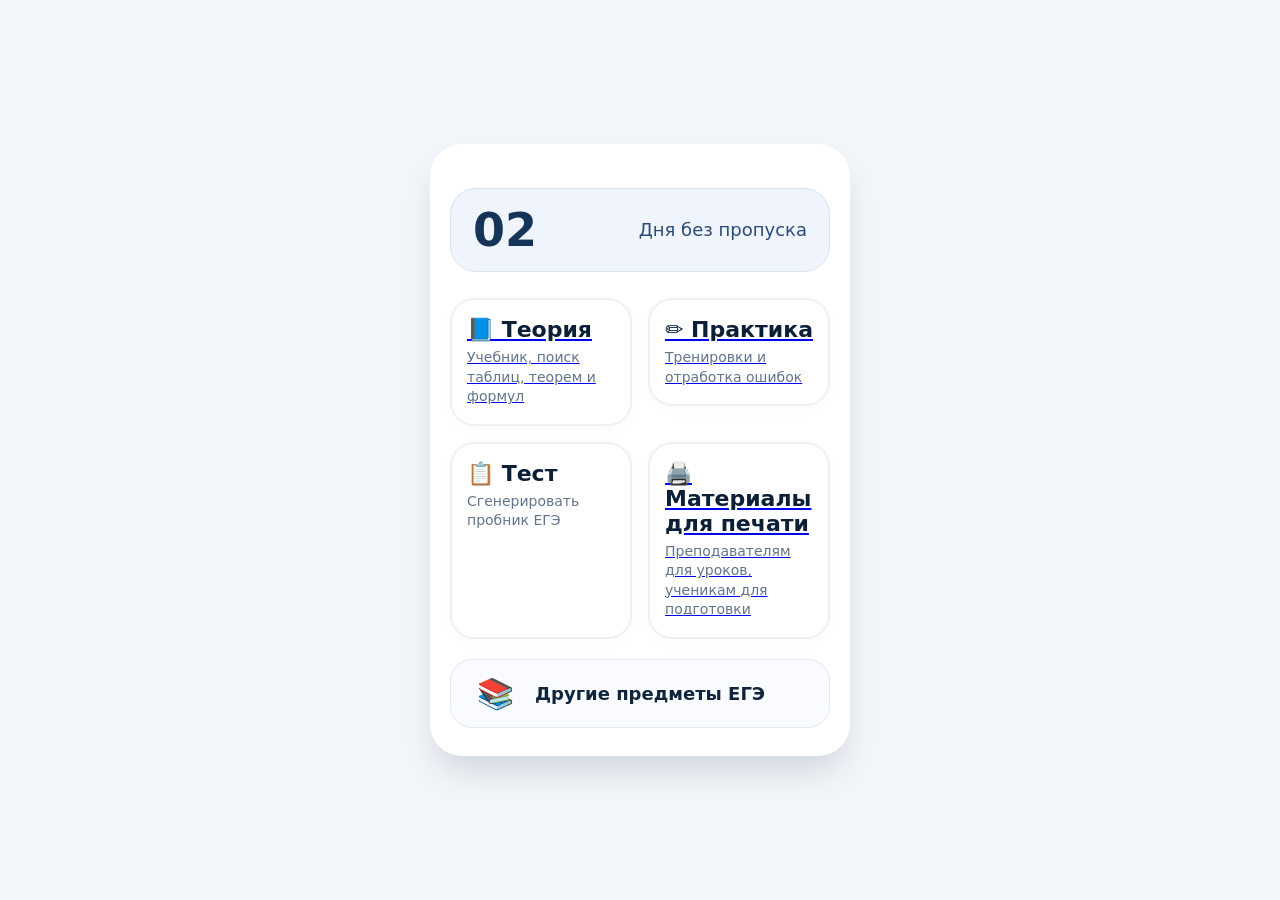
==== index.html @ dcb247f4 "Add files via upload" ====
<!DOCTYPE html>
<html lang="ru">
<head>
    <meta charset="UTF-8">
    <meta name="viewport" content="width=device-width, initial-scale=1.0, maximum-scale=1.0, user-scalable=yes">
    <title>Соточка в кармане: ЕГЭ математика</title>
    <style>
        * {
            margin: 0;
            padding: 0;
            box-sizing: border-box;
            font-family: system-ui, -apple-system, 'Segoe UI', Roboto, 'Helvetica Neue', sans-serif;
        }

        body {
            background-color: #f2f5f9;
            display: flex;
            justify-content: center;
            align-items: center;
            min-height: 100vh;
            padding: 12px;
        }

        .card {
            max-width: 420px;
            width: 100%;
            background-color: white;
            border-radius: 32px;
            box-shadow: 0 20px 35px -8px rgba(0, 20, 45, 0.15);
            padding: 24px 20px 28px;
            transition: all 0.2s;
        }

        /* status bar 21:14 (как на втором скрине) */
        .status-bar {
            display: flex;
            justify-content: space-between;
            align-items: center;
            font-size: 15px;
            font-weight: 500;
            color: #1c2e45;
            margin-bottom: 20px;
            letter-spacing: 0.2px;
        }

        .status-left {
            display: flex;
            gap: 4px;
        }

        .signal-icons {
            display: flex;
            align-items: center;
            gap: 4px;
        }

        .signal-icons span {
            display: inline-block;
            width: 4px;
            height: 4px;
            background-color: #1c2e45;
            border-radius: 10px;
        }

        .battery-symbol {
            display: inline-block;
            width: 22px;
            height: 10px;
            background: #1c2e45;
            border-radius: 3px;
            position: relative;
            margin-left: 5px;
        }
        .battery-symbol::after {
            content: "";
            position: absolute;
            right: -3px;
            top: 2px;
            width: 3px;
            height: 4px;
            background: #1c2e45;
            border-radius: 1px;
        }

        /* главный заголовок Ачивки */
        .achievements-title {
            font-size: 44px;
            font-weight: 750;
            color: #0b1b2f;
            line-height: 1;
            letter-spacing: -0.5px;
            margin-bottom: 18px;
        }

        /* премиум-баннер (пицца/990р) */
        .premium-banner {
            background: linear-gradient(145deg, #f9f2e7, #faead7);
            border-radius: 28px;
            padding: 20px 20px;
            margin-bottom: 24px;
            border: 1px solid #fbdead;
            box-shadow: 0 8px 18px -8px rgba(255,180,60,0.25);
        }

        .premium-emoji {
            font-size: 28px;
            margin-bottom: 8px;
        }

        .premium-banner p {
            font-size: 18px;
            font-weight: 580;
            color: #3b2d17;
        }

        .premium-banner .price {
            font-size: 26px;
            font-weight: 750;
            color: #a3450b;
            margin-top: 6px;
            letter-spacing: -0.3px;
        }
        .price small {
            font-size: 16px;
            font-weight: 400;
            color: #785523;
        }

        /* статистика: 02 дня без пропуска */
        .stats-block {
            background: #f0f5fd;
            border-radius: 26px;
            padding: 18px 22px;
            margin-bottom: 26px;
            display: flex;
            align-items: center;
            justify-content: space-between;
            border: 1px solid #d9e2f0;
        }

        .stats-number {
            font-size: 46px;
            font-weight: 800;
            color: #163458;
            line-height: 1;
        }

        .stats-label {
            font-size: 18px;
            font-weight: 500;
            color: #2d4a77;
            text-align: right;
        }

        /* сетка 2x2 для теория/практика/тест/материалы (первый скрин) + дополнительные блоки со второго */
        .feature-grid {
            display: grid;
            grid-template-columns: 1fr 1fr;
            gap: 16px;
            margin-bottom: 20px;
        }

        .feature-card {
            background: white;
            border-radius: 24px;
            padding: 18px 16px;
            box-shadow: 0 5px 18px rgba(0, 0, 0, 0.02), 0 0 0 1px #eef2f7 inset;
            border: 1px solid #e9edf4;
        }

        .feature-card h3 {
            font-size: 22px;
            font-weight: 680;
            color: #0b1f36;
            margin-bottom: 6px;
        }

        .feature-card p {
            font-size: 14px;
            color: #62748c;
            line-height: 1.4;
        }

        /* материалы для печати (может дублироваться, но добавим и в сетку, и отдельно? по скринам: в первом материал для печати как бы отдельно, но во втором тоже есть. Сделаем универсально */

        .extra-row {
            background: #f9fbfe;
            border-radius: 22px;
            padding: 16px 20px;
            display: flex;
            align-items: center;
            gap: 16px;
            border: 1px solid #e2e9f2;
        }

        .extra-icon {
            font-size: 30px;
            min-width: 48px;
            text-align: center;
        }

        .extra-content h4 {
            font-size: 18px;
            font-weight: 670;
            color: #0f253c;
        }

        .extra-content p {
            font-size: 14px;
            color: #62748c;
        }

        .extra-content .highlight {
            font-weight: 600;
            color: #2d6e2d;
        }

        .promo-block {
            background: #eef3f9;
            border-radius: 22px;
            padding: 16px 22px;
            display: flex;
            justify-content: space-between;
            align-items: center;
            border: 1px dashed #8da6c0;
            margin: 8px 0;
        }

        .promo-text {
            font-weight: 650;
            font-size: 18px;
            color: #163458;
        }

        .promo-btn {
            background: white;
            border-radius: 30px;
            padding: 8px 20px;
            font-weight: 500;
            color: #1f3a5f;
            border: 1px solid #b7cbdf;
        }

        .footer-note {
            margin-top: 24px;
            font-size: 15px;
            color: #6a7f9b;
            text-align: center;
            border-top: 1px solid #e1e8f2;
            padding-top: 20px;
        }

        .footer-note a {
            color: #2b4d77;
            text-decoration: none;
            font-weight: 500;
        }

        .small-note {
            display: flex;
            justify-content: flex-end;
            margin-top: 16px;
            font-size: 13px;
            color: #8a9bb0;
        }

        /* адаптация */
        @media (max-width: 380px) {
            .feature-card h3 { font-size: 20px; }
        }
    </style>
</head>
<body>

    <div class="card">
        <div class="status-bar">
            <div class="signal-icons">
            </div>
        </div>

        <!-- Статистика: 02 дня без пропуска -->
        <div class="stats-block">
            <span class="stats-number">02</span>
            <span class="stats-label">Дня без пропуска</span>
        </div>

        <!-- Сетка: Теория / Практика / Тест / Материалы для печати (с первого скрина, но "Материалы для печати" лучше поставить в сетку, т.к. и на первом и втором есть) -->
        <div class="feature-grid">
            <!-- Теория -->
            <a href="theory.html">
            <div class="feature-card">
                <h3>📘 Теория</h3>
                <p>Учебник, поиск таблиц, теорем и формул</p>
            </div>
            </a>
            <!-- Практика -->
            <a href="practice.html">
            <div class="feature-card">
                <h3>✏️ Практика</h3>
                <p>Тренировки и отработка ошибок</p>
            </div>
            </a>
            <!-- Тест -->
            <div class="feature-card">
                <h3>📋 Тест</h3>
                <p>Сгенерировать пробник ЕГЭ</p>
            </div>
            <!-- Материалы для печати -->
            <a href="material.html">
            <div class="feature-card">
                <h3>🖨️ Материалы для печати</h3>
                <p>Преподавателям для уроков, ученикам для подготовки</p>
            </div>
            </a>
        </div>

            <!-- Другие предметы ЕГЭ -->
            <div class="extra-row">
                <span class="extra-icon">📚</span>
                <div class="extra-content">
                    <h4>Другие предметы ЕГЭ</h4>
                </div>
            </div>
        </div>

    </div>

    <!-- Комментарий: объединены данные с двух скриншотов. Присутствуют все пункты: ачивки, премиум-баннер, статистика, теория, практика, тест, материалы для печати, гудзики, +20%, другие предметы, промокод и футер с логотипом. -->
</body>
</html>
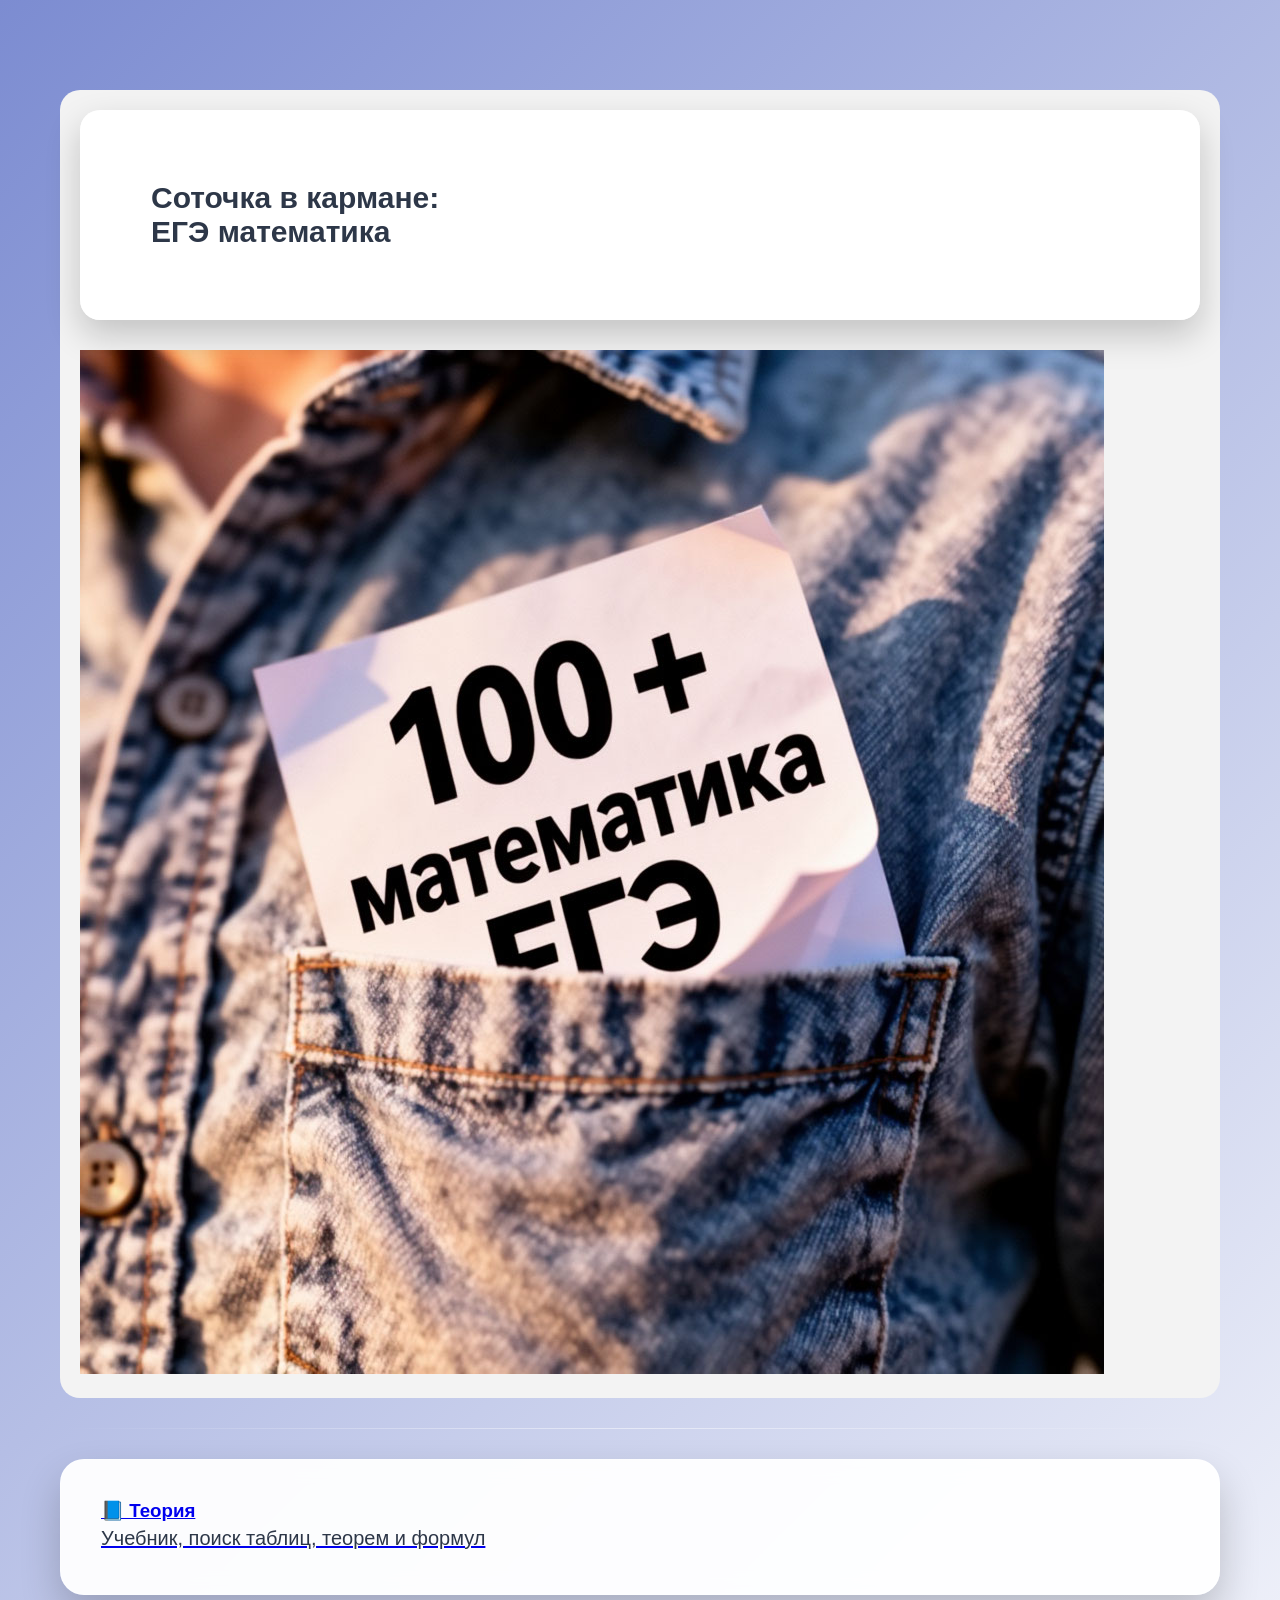
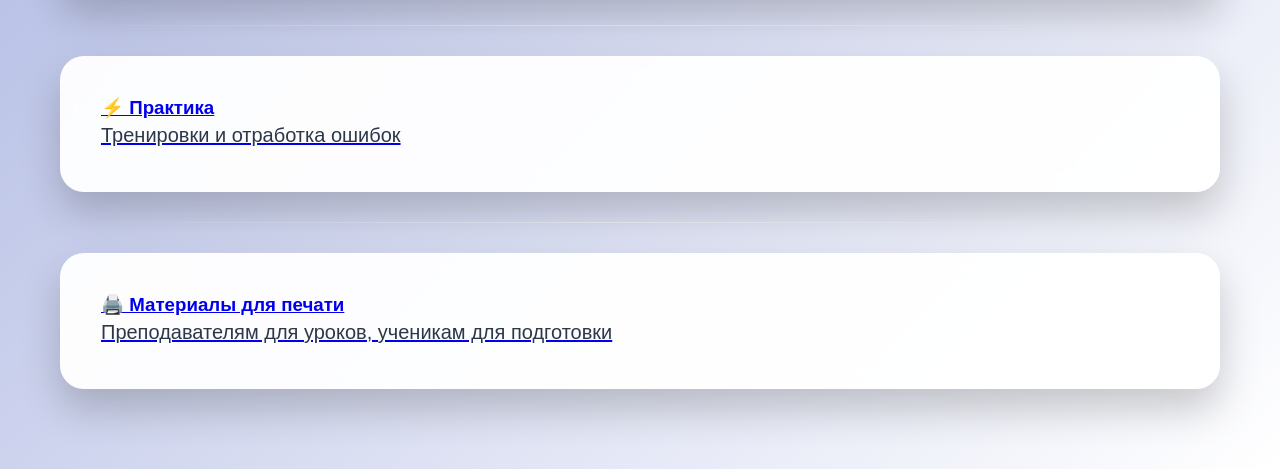
==== commit 9cf4047a: "Add files via upload" ====
--- a/index.html
+++ b/index.html
@@ -3,328 +3,248 @@
 <head>
     <meta charset="UTF-8">
     <meta name="viewport" content="width=device-width, initial-scale=1.0, maximum-scale=1.0, user-scalable=yes">
-    <title>Соточка в кармане: ЕГЭ математика</title>
+    <title>Соточка в кармане</title>
     <style>
         * {
             margin: 0;
             padding: 0;
             box-sizing: border-box;
-            font-family: system-ui, -apple-system, 'Segoe UI', Roboto, 'Helvetica Neue', sans-serif;
         }
 
         body {
-            background-color: #f2f5f9;
+            font-family: -apple-system, BlinkMacSystemFont, 'Segoe UI', Roboto, Oxygen, Ubuntu, sans-serif;
+            background: linear-gradient(135deg, #7c8cd1 0%, #ffffff 100%);
+            min-height: 100vh;
+            padding: 30px;
+            position: relative;
+        }
+
+
+        /* Основной контент */
+        .container {
+            max-width: 1200px;
+            margin: 0 auto;
+            padding: 60px 20px 20px;
+        }
+
+        .status-icons {
             display: flex;
-            justify-content: center;
-            align-items: center;
-            min-height: 100vh;
-            padding: 12px;
-        }
-
+            gap: 8px;
+        }
+
+        .status-icons span {
+            width: 18px;
+            height: 18px;
+            background: rgba(255,255,255,0.5);
+            border-radius: 4px;
+        }
+
+        /* Карточки (как в предыдущем дизайне) */
         .card {
-            max-width: 420px;
-            width: 100%;
-            background-color: white;
-            border-radius: 32px;
-            box-shadow: 0 20px 35px -8px rgba(0, 20, 45, 0.15);
-            padding: 24px 20px 28px;
-            transition: all 0.2s;
-        }
-
-        /* status bar 21:14 (как на втором скрине) */
-        .status-bar {
-            display: flex;
-            justify-content: space-between;
-            align-items: center;
-            font-size: 15px;
-            font-weight: 500;
-            color: #1c2e45;
+            background: rgba(255, 255, 255, 0.95);
+            backdrop-filter: blur(10px);
+            border-radius: 24px;
+            padding: 40px;
+            margin-bottom: 30px;
+            box-shadow: 0 20px 40px rgba(0,0,0,0.2);
+            border: 1px solid rgba(255,255,255,0.3);
+            animation: fadeIn 0.5s ease forwards;
+        }
+        .card h2 {
+            font-size: 36px;
+            font-weight: 700;
+            background: linear-gradient(90deg, #667eea, #764ba2);
+            -webkit-background-clip: text;
+            -webkit-text-fill-color: transparent;
+            background-clip: text;
             margin-bottom: 20px;
-            letter-spacing: 0.2px;
-        }
-
-        .status-left {
-            display: flex;
-            gap: 4px;
-        }
-
-        .signal-icons {
-            display: flex;
-            align-items: center;
-            gap: 4px;
-        }
-
-        .signal-icons span {
-            display: inline-block;
-            width: 4px;
-            height: 4px;
-            background-color: #1c2e45;
-            border-radius: 10px;
-        }
-
-        .battery-symbol {
-            display: inline-block;
-            width: 22px;
-            height: 10px;
-            background: #1c2e45;
-            border-radius: 3px;
+        }
+        .card p {
+            font-size: 20px;
+            color: #2d3748;
+            line-height: 1.6;
+            font-weight: 400;
+        }
+
+        .card1 {
+            padding: 20px;
+            border-radius: 20px;
+            background: #f3f3f3 url('your-image.png') no-repeat right center;
+            background-size: contain;
+        }
+
+        /* Название */
+        .title {
+            background: rgba(255, 255, 255, 0.95);
+            backdrop-filter: blur(10px);
+            border-radius: 20px;
+            padding: 70px;
+            margin-bottom: 30px;
+            box-shadow: 0 15px 35px rgba(0,0,0,0.2);
+            border: 1px solid rgba(255,255,255,0.3);
             position: relative;
-            margin-left: 5px;
-        }
-        .battery-symbol::after {
-            content: "";
-            position: absolute;
-            right: -3px;
-            top: 2px;
-            width: 3px;
-            height: 4px;
-            background: #1c2e45;
-            border-radius: 1px;
-        }
-
-        /* главный заголовок Ачивки */
-        .achievements-title {
-            font-size: 44px;
-            font-weight: 750;
-            color: #0b1b2f;
-            line-height: 1;
-            letter-spacing: -0.5px;
-            margin-bottom: 18px;
-        }
-
-        /* премиум-баннер (пицца/990р) */
-        .premium-banner {
-            background: linear-gradient(145deg, #f9f2e7, #faead7);
-            border-radius: 28px;
-            padding: 20px 20px;
-            margin-bottom: 24px;
-            border: 1px solid #fbdead;
-            box-shadow: 0 8px 18px -8px rgba(255,180,60,0.25);
-        }
-
-        .premium-emoji {
+            overflow: hidden;
+        }
+
+        .title {
+            font-size: 30px;
+            font-weight: 600;
+            color: #2d3748;
+            margin-bottom: 30px;
+        }
+
+        .title.bottom{
             font-size: 28px;
-            margin-bottom: 8px;
-        }
-
-        .premium-banner p {
-            font-size: 18px;
-            font-weight: 580;
-            color: #3b2d17;
-        }
-
-        .premium-banner .price {
-            font-size: 26px;
-            font-weight: 750;
-            color: #a3450b;
-            margin-top: 6px;
-            letter-spacing: -0.3px;
-        }
-        .price small {
-            font-size: 16px;
-            font-weight: 400;
-            color: #785523;
-        }
-
-        /* статистика: 02 дня без пропуска */
-        .stats-block {
-            background: #f0f5fd;
-            border-radius: 26px;
-            padding: 18px 22px;
-            margin-bottom: 26px;
-            display: flex;
-            align-items: center;
-            justify-content: space-between;
-            border: 1px solid #d9e2f0;
-        }
-
-        .stats-number {
-            font-size: 46px;
-            font-weight: 800;
-            color: #163458;
-            line-height: 1;
-        }
-
-        .stats-label {
-            font-size: 18px;
-            font-weight: 500;
-            color: #2d4a77;
-            text-align: right;
-        }
-
-        /* сетка 2x2 для теория/практика/тест/материалы (первый скрин) + дополнительные блоки со второго */
-        .feature-grid {
-            display: grid;
-            grid-template-columns: 1fr 1fr;
-            gap: 16px;
-            margin-bottom: 20px;
-        }
-
-        .feature-card {
-            background: white;
-            border-radius: 24px;
-            padding: 18px 16px;
-            box-shadow: 0 5px 18px rgba(0, 0, 0, 0.02), 0 0 0 1px #eef2f7 inset;
-            border: 1px solid #e9edf4;
-        }
-
-        .feature-card h3 {
-            font-size: 22px;
-            font-weight: 680;
-            color: #0b1f36;
-            margin-bottom: 6px;
-        }
-
-        .feature-card p {
-            font-size: 14px;
-            color: #62748c;
-            line-height: 1.4;
-        }
-
-        /* материалы для печати (может дублироваться, но добавим и в сетку, и отдельно? по скринам: в первом материал для печати как бы отдельно, но во втором тоже есть. Сделаем универсально */
-
-        .extra-row {
-            background: #f9fbfe;
-            border-radius: 22px;
-            padding: 16px 20px;
-            display: flex;
-            align-items: center;
-            gap: 16px;
-            border: 1px solid #e2e9f2;
-        }
-
-        .extra-icon {
-            font-size: 30px;
-            min-width: 48px;
-            text-align: center;
-        }
-
-        .extra-content h4 {
-            font-size: 18px;
-            font-weight: 670;
-            color: #0f253c;
-        }
-
-        .extra-content p {
-            font-size: 14px;
-            color: #62748c;
-        }
-
-        .extra-content .highlight {
-            font-weight: 600;
-            color: #2d6e2d;
-        }
-
-        .promo-block {
-            background: #eef3f9;
-            border-radius: 22px;
-            padding: 16px 22px;
-            display: flex;
-            justify-content: space-between;
-            align-items: center;
-            border: 1px dashed #8da6c0;
-            margin: 8px 0;
-        }
-
-        .promo-text {
-            font-weight: 650;
-            font-size: 18px;
-            color: #163458;
-        }
-
-        .promo-btn {
-            background: white;
-            border-radius: 30px;
-            padding: 8px 20px;
-            font-weight: 500;
-            color: #1f3a5f;
-            border: 1px solid #b7cbdf;
-        }
-
-        .footer-note {
-            margin-top: 24px;
-            font-size: 15px;
-            color: #6a7f9b;
-            text-align: center;
-            border-top: 1px solid #e1e8f2;
-            padding-top: 20px;
-        }
-
-        .footer-note a {
-            color: #2b4d77;
-            text-decoration: none;
-            font-weight: 500;
-        }
-
-        .small-note {
-            display: flex;
-            justify-content: flex-end;
-            margin-top: 16px;
-            font-size: 13px;
-            color: #8a9bb0;
-        }
-
-        /* адаптация */
-        @media (max-width: 380px) {
-            .feature-card h3 { font-size: 20px; }
+            font-weight: 700;
+            background: linear-gradient(135deg, #667eea, #764ba2);
+            -webkit-background-clip: text;
+            -webkit-text-fill-color: transparent;
+            background-clip: text
+        }
+         /* Разделители */
+       .divider {
+           margin: 30px 0;
+           border: 0;
+           height: 1px;
+           background: linear-gradient(90deg, transparent, rgba(255,255,255,0.5), transparent);
+        }
+
+        /* Адаптивность */
+        @media (max-width: 768px) {
+            body {
+                padding: 20px;
+            }
+
+            .back-button {
+                top: 20px;
+                left: 20px;
+                padding: 10px 20px;
+                font-size: 14px;
+            }
+
+            .container {
+                padding: 50px 10px 10px;
+            }
+
+            .cards-grid {
+                grid-template-columns: 1fr;
+            }
+
+            .card-large {
+                grid-column: span 1;
+            }
+
+            .goodies-block {
+                flex-direction: column;
+                text-align: center;
+            }
+
+            .referral-card {
+                flex-direction: column;
+                gap: 20px;
+                text-align: center;
+            }
+        }
+
+        @media (max-width: 480px) {
+            .back-button span:last-child {
+                display: none;
+            }
+            
+            .back-button {
+                padding: 12px;
+                border-radius: 50%;
+            }
+            
+            .back-arrow {
+                margin: 0;
+            }
+        }
+
+        /* Анимации */
+        @keyframes fadeIn {
+            from {
+                opacity: 0;
+                transform: translateY(20px);
+            }
+            to {
+                opacity: 1;
+                transform: translateY(0);
+            }
+        }
+
+        .card, .premium-banner, .stats-container, .goodies-block, .referral-card, .other-subjects, .promo-block {
+            animation: fadeIn 0.5s ease forwards;
         }
     </style>
 </head>
 <body>
-
-    <div class="card">
-        <div class="status-bar">
-            <div class="signal-icons">
-            </div>
+<div class="container">
+    <div class="time-status">
+        <div class="status-icons">
         </div>
-
-        <!-- Статистика: 02 дня без пропуска -->
-        <div class="stats-block">
-            <span class="stats-number">02</span>
-            <span class="stats-label">Дня без пропуска</span>
+    </div>
+
+        <!-- Название -->
+        <div class="card1">
+            <div class="title">
+            <p>Соточка в кармане:</p>  
+             <div class="bottom">ЕГЭ математика</div>
+            </div>
+
+            <img src="sotochka.jpg" alt="img" class="card-image">
         </div>
-
-        <!-- Сетка: Теория / Практика / Тест / Материалы для печати (с первого скрина, но "Материалы для печати" лучше поставить в сетку, т.к. и на первом и втором есть) -->
-        <div class="feature-grid">
-            <!-- Теория -->
-            <a href="theory.html">
-            <div class="feature-card">
+        <hr class="divider">
+
+        <!-- Сетка карточек -->
+        <a href="theory.html">
+        <div class="cards-grid">
+            <div class="card">
+                <!--Теория-->
                 <h3>📘 Теория</h3>
                 <p>Учебник, поиск таблиц, теорем и формул</p>
             </div>
+        </a>
+
+        <hr class="divider">
+
+            <!--Практика-->
+            <a href="practice.html">
+            <div class="card">
+                <h3>⚡ Практика</h3>
+                <p>Тренировки и отработка ошибок</p>
+            </div>
             </a>
-            <!-- Практика -->
-            <a href="practice.html">
-            <div class="feature-card">
-                <h3>✏️ Практика</h3>
-                <p>Тренировки и отработка ошибок</p>
-            </div>
-            </a>
-            <!-- Тест -->
-            <div class="feature-card">
-                <h3>📋 Тест</h3>
-                <p>Сгенерировать пробник ЕГЭ</p>
-            </div>
-            <!-- Материалы для печати -->
+
+            <hr class="divider">
+            
+            <!--Мате-->
             <a href="material.html">
-            <div class="feature-card">
+            <div class="card">
                 <h3>🖨️ Материалы для печати</h3>
                 <p>Преподавателям для уроков, ученикам для подготовки</p>
             </div>
             </a>
-        </div>
-
-            <!-- Другие предметы ЕГЭ -->
-            <div class="extra-row">
-                <span class="extra-icon">📚</span>
-                <div class="extra-content">
-                    <h4>Другие предметы ЕГЭ</h4>
-                </div>
-            </div>
-        </div>
-
-    </div>
-
-    <!-- Комментарий: объединены данные с двух скриншотов. Присутствуют все пункты: ачивки, премиум-баннер, статистика, теория, практика, тест, материалы для печати, гудзики, +20%, другие предметы, промокод и футер с логотипом. -->
+</div>
+    <script>
+
+        // Интерактивность для карточек
+        document.querySelectorAll('.card, .goodies-block, .referral-card, .other-subjects, .promo-block, .premium-banner, .stats-container').forEach(el => {
+            el.addEventListener('click', function() {
+                this.style.transform = 'scale(0.98)';
+                setTimeout(() => {
+                    this.style.transform = '';
+                }, 100);
+                console.log('Clicked:', this.innerText.slice(0, 30));
+            });
+        });
+
+        // Поддержка клавиши ESC для возврата
+        document.addEventListener('keydown', function(e) {
+            if (e.key === 'Escape') {
+                goBack();
+            }
+        });
+    </script>
 </body>
 </html>
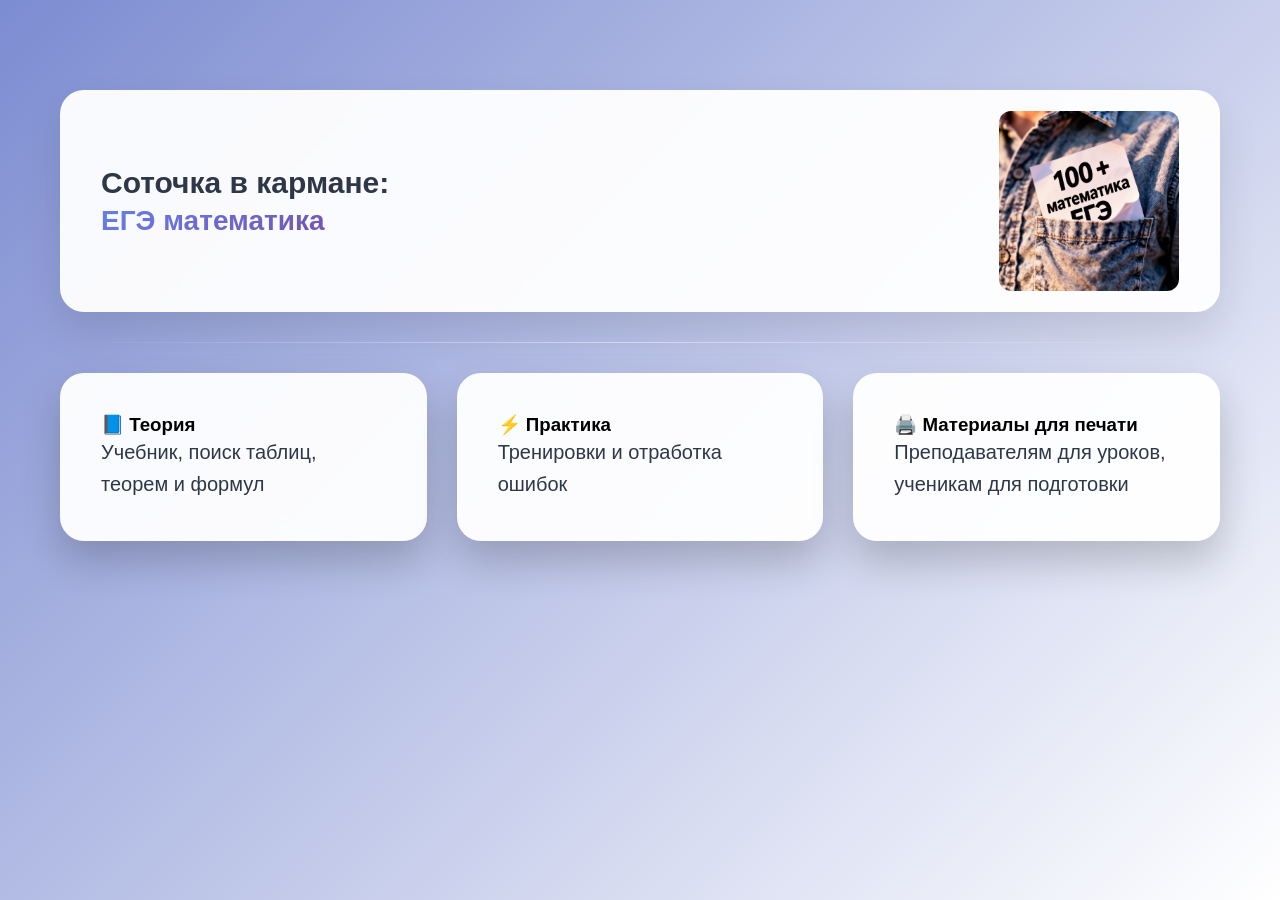
==== commit 1ad13316: "Add interactivity to cards and support for ESC key to navigate back" ====
--- a/index.html
+++ b/index.html
@@ -1,250 +1,57 @@
-<!DOCTYPE html>
+<!doctype html>
 <html lang="ru">
-<head>
-    <meta charset="UTF-8">
-    <meta name="viewport" content="width=device-width, initial-scale=1.0, maximum-scale=1.0, user-scalable=yes">
+  <head>
+    <meta charset="UTF-8" />
+    <meta
+      name="viewport"
+      content="width=device-width, initial-scale=1.0, maximum-scale=1.0, user-scalable=yes" />
     <title>Соточка в кармане</title>
-    <style>
-        * {
-            margin: 0;
-            padding: 0;
-            box-sizing: border-box;
-        }
+    <link rel="stylesheet" href="css/style.css" />
+  </head>
+  <body>
+    <div class="container">
+      <div class="time-status">
+        <div class="status-icons"></div>
+      </div>
 
-        body {
-            font-family: -apple-system, BlinkMacSystemFont, 'Segoe UI', Roboto, Oxygen, Ubuntu, sans-serif;
-            background: linear-gradient(135deg, #7c8cd1 0%, #ffffff 100%);
-            min-height: 100vh;
-            padding: 30px;
-            position: relative;
-        }
+      <!-- Название -->
+      <div class="card1">
+        <div class="title">
+          <p>Соточка в кармане:</p>
+          <div class="bottom">ЕГЭ математика</div>
+        </div>
 
+        <img src="images/sotochka.jpg" alt="img" class="card-image" />
+      </div>
+      <hr class="divider" />
 
-        /* Основной контент */
-        .container {
-            max-width: 1200px;
-            margin: 0 auto;
-            padding: 60px 20px 20px;
-        }
-
-        .status-icons {
-            display: flex;
-            gap: 8px;
-        }
-
-        .status-icons span {
-            width: 18px;
-            height: 18px;
-            background: rgba(255,255,255,0.5);
-            border-radius: 4px;
-        }
-
-        /* Карточки (как в предыдущем дизайне) */
-        .card {
-            background: rgba(255, 255, 255, 0.95);
-            backdrop-filter: blur(10px);
-            border-radius: 24px;
-            padding: 40px;
-            margin-bottom: 30px;
-            box-shadow: 0 20px 40px rgba(0,0,0,0.2);
-            border: 1px solid rgba(255,255,255,0.3);
-            animation: fadeIn 0.5s ease forwards;
-        }
-        .card h2 {
-            font-size: 36px;
-            font-weight: 700;
-            background: linear-gradient(90deg, #667eea, #764ba2);
-            -webkit-background-clip: text;
-            -webkit-text-fill-color: transparent;
-            background-clip: text;
-            margin-bottom: 20px;
-        }
-        .card p {
-            font-size: 20px;
-            color: #2d3748;
-            line-height: 1.6;
-            font-weight: 400;
-        }
-
-        .card1 {
-            padding: 20px;
-            border-radius: 20px;
-            background: #f3f3f3 url('your-image.png') no-repeat right center;
-            background-size: contain;
-        }
-
-        /* Название */
-        .title {
-            background: rgba(255, 255, 255, 0.95);
-            backdrop-filter: blur(10px);
-            border-radius: 20px;
-            padding: 70px;
-            margin-bottom: 30px;
-            box-shadow: 0 15px 35px rgba(0,0,0,0.2);
-            border: 1px solid rgba(255,255,255,0.3);
-            position: relative;
-            overflow: hidden;
-        }
-
-        .title {
-            font-size: 30px;
-            font-weight: 600;
-            color: #2d3748;
-            margin-bottom: 30px;
-        }
-
-        .title.bottom{
-            font-size: 28px;
-            font-weight: 700;
-            background: linear-gradient(135deg, #667eea, #764ba2);
-            -webkit-background-clip: text;
-            -webkit-text-fill-color: transparent;
-            background-clip: text
-        }
-         /* Разделители */
-       .divider {
-           margin: 30px 0;
-           border: 0;
-           height: 1px;
-           background: linear-gradient(90deg, transparent, rgba(255,255,255,0.5), transparent);
-        }
-
-        /* Адаптивность */
-        @media (max-width: 768px) {
-            body {
-                padding: 20px;
-            }
-
-            .back-button {
-                top: 20px;
-                left: 20px;
-                padding: 10px 20px;
-                font-size: 14px;
-            }
-
-            .container {
-                padding: 50px 10px 10px;
-            }
-
-            .cards-grid {
-                grid-template-columns: 1fr;
-            }
-
-            .card-large {
-                grid-column: span 1;
-            }
-
-            .goodies-block {
-                flex-direction: column;
-                text-align: center;
-            }
-
-            .referral-card {
-                flex-direction: column;
-                gap: 20px;
-                text-align: center;
-            }
-        }
-
-        @media (max-width: 480px) {
-            .back-button span:last-child {
-                display: none;
-            }
-            
-            .back-button {
-                padding: 12px;
-                border-radius: 50%;
-            }
-            
-            .back-arrow {
-                margin: 0;
-            }
-        }
-
-        /* Анимации */
-        @keyframes fadeIn {
-            from {
-                opacity: 0;
-                transform: translateY(20px);
-            }
-            to {
-                opacity: 1;
-                transform: translateY(0);
-            }
-        }
-
-        .card, .premium-banner, .stats-container, .goodies-block, .referral-card, .other-subjects, .promo-block {
-            animation: fadeIn 0.5s ease forwards;
-        }
-    </style>
-</head>
-<body>
-<div class="container">
-    <div class="time-status">
-        <div class="status-icons">
-        </div>
-    </div>
-
-        <!-- Название -->
-        <div class="card1">
-            <div class="title">
-            <p>Соточка в кармане:</p>  
-             <div class="bottom">ЕГЭ математика</div>
-            </div>
-
-            <img src="sotochka.jpg" alt="img" class="card-image">
-        </div>
-        <hr class="divider">
-
-        <!-- Сетка карточек -->
-        <a href="theory.html">
-        <div class="cards-grid">
-            <div class="card">
-                <!--Теория-->
-                <h3>📘 Теория</h3>
-                <p>Учебник, поиск таблиц, теорем и формул</p>
-            </div>
+      <!-- Сетка карточек -->
+      <div class="cards-grid">
+        <a href="theory.html" style="text-decoration: none; color: inherit">
+          <div class="card">
+            <!--Теория-->
+            <h3>📘 Теория</h3>
+            <p>Учебник, поиск таблиц, теорем и формул</p>
+          </div>
         </a>
 
-        <hr class="divider">
+        <!--Практика-->
+        <a href="practice.html" style="text-decoration: none; color: inherit">
+          <div class="card">
+            <h3>⚡ Практика</h3>
+            <p>Тренировки и отработка ошибок</p>
+          </div>
+        </a>
 
-            <!--Практика-->
-            <a href="practice.html">
-            <div class="card">
-                <h3>⚡ Практика</h3>
-                <p>Тренировки и отработка ошибок</p>
-            </div>
-            </a>
-
-            <hr class="divider">
-            
-            <!--Мате-->
-            <a href="material.html">
-            <div class="card">
-                <h3>🖨️ Материалы для печати</h3>
-                <p>Преподавателям для уроков, ученикам для подготовки</p>
-            </div>
-            </a>
-</div>
-    <script>
-
-        // Интерактивность для карточек
-        document.querySelectorAll('.card, .goodies-block, .referral-card, .other-subjects, .promo-block, .premium-banner, .stats-container').forEach(el => {
-            el.addEventListener('click', function() {
-                this.style.transform = 'scale(0.98)';
-                setTimeout(() => {
-                    this.style.transform = '';
-                }, 100);
-                console.log('Clicked:', this.innerText.slice(0, 30));
-            });
-        });
-
-        // Поддержка клавиши ESC для возврата
-        document.addEventListener('keydown', function(e) {
-            if (e.key === 'Escape') {
-                goBack();
-            }
-        });
-    </script>
-</body>
-</html>+        <!--Мате-->
+        <a href="material.html" style="text-decoration: none; color: inherit">
+          <div class="card">
+            <h3>🖨️ Материалы для печати</h3>
+            <p>Преподавателям для уроков, ученикам для подготовки</p>
+          </div>
+        </a>
+      </div>
+    </div>
+    <script src="js/script.js"></script>
+  </body>
+</html>
--- a/css/style.css
+++ b/css/style.css
@@ -0,0 +1,11 @@
+@import url('base/reset.css');
+@import url('base/body.css');
+@import url('layout/container.css');
+@import url('layout/grid.css');
+@import url('components/status.css');
+@import url('components/card.css');
+@import url('components/card-top.css');
+@import url('components/title.css');
+@import url('components/divider.css');
+@import url('animations/animations.css');
+@import url('media/queries.css');
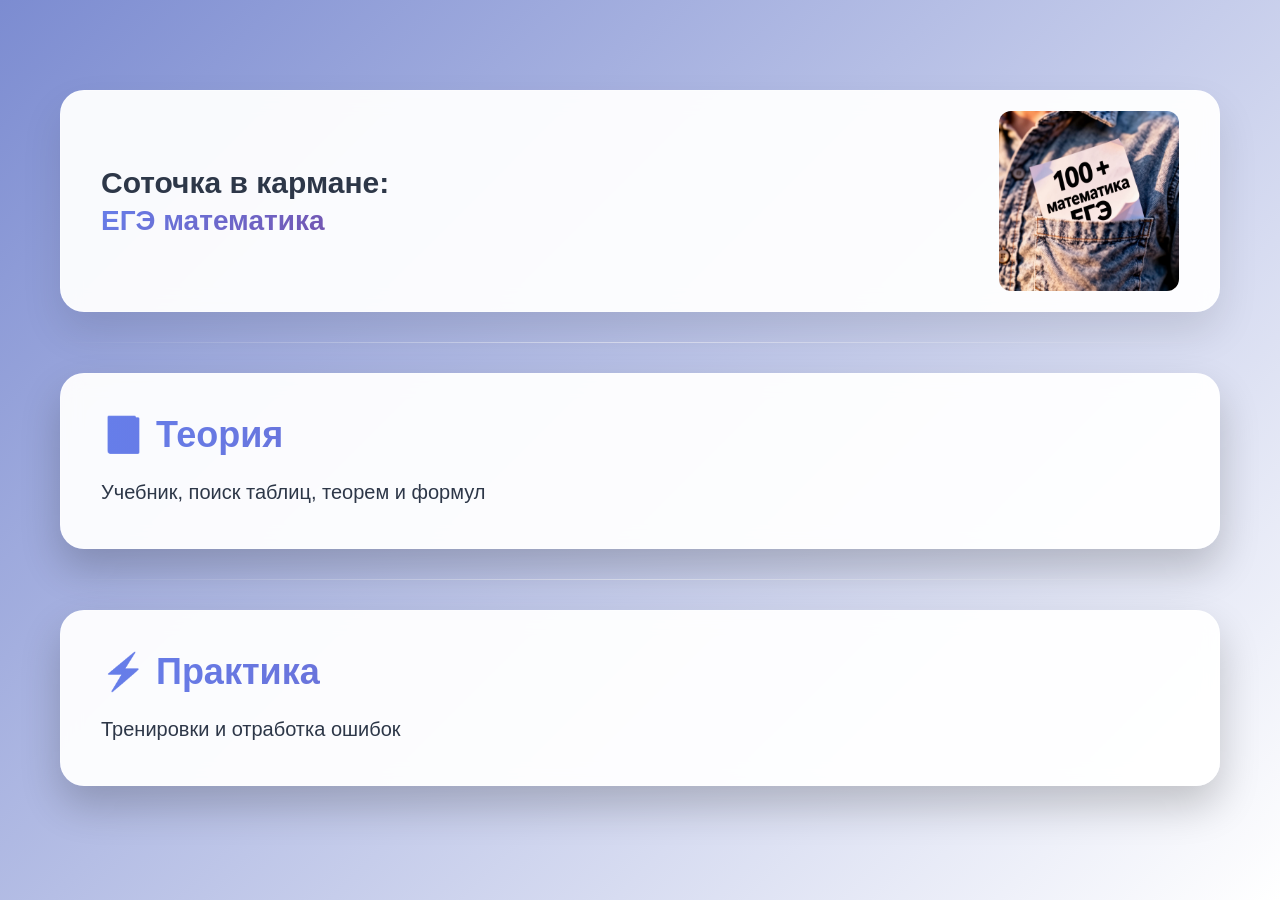
==== commit 3e5f1976: "Add files via upload" ====
--- a/index.html
+++ b/index.html
@@ -20,38 +20,40 @@
           <p>Соточка в кармане:</p>
           <div class="bottom">ЕГЭ математика</div>
         </div>
-
+        
         <img src="images/sotochka.jpg" alt="img" class="card-image" />
       </div>
-      <hr class="divider" />
+    
+<hr class="divider">
 
-      <!-- Сетка карточек -->
-      <div class="cards-grid">
         <a href="theory.html" style="text-decoration: none; color: inherit">
           <div class="card">
             <!--Теория-->
-            <h3>📘 Теория</h3>
+            <h2>📘 Теория</h2>
             <p>Учебник, поиск таблиц, теорем и формул</p>
           </div>
         </a>
 
+<hr class="divider">
+
         <!--Практика-->
         <a href="practice.html" style="text-decoration: none; color: inherit">
           <div class="card">
-            <h3>⚡ Практика</h3>
+            <h2>⚡ Практика</h2>
             <p>Тренировки и отработка ошибок</p>
           </div>
         </a>
-
-        <!--Мате-->
-        <a href="material.html" style="text-decoration: none; color: inherit">
-          <div class="card">
-            <h3>🖨️ Материалы для печати</h3>
-            <p>Преподавателям для уроков, ученикам для подготовки</p>
-          </div>
-        </a>
-      </div>
-    </div>
-    <script src="js/script.js"></script>
+    <script>
+        // Интерактивность для карточек //
+        document.querySelectorAll('.card, .goodies-block, .referral-card, .other-subjects, .promo-block, .premium-banner, .stats-container').forEach(el => {
+          el.addEventListener('click', function() {
+            this.style.transform = 'scale(0.98)';
+            setTimeout(() => {
+              this.style.transform = '';
+        }, 100);
+        console.log('Clicked:', this.innerText.slice(0, 30));
+    });
+});
+    </script>
   </body>
 </html>
